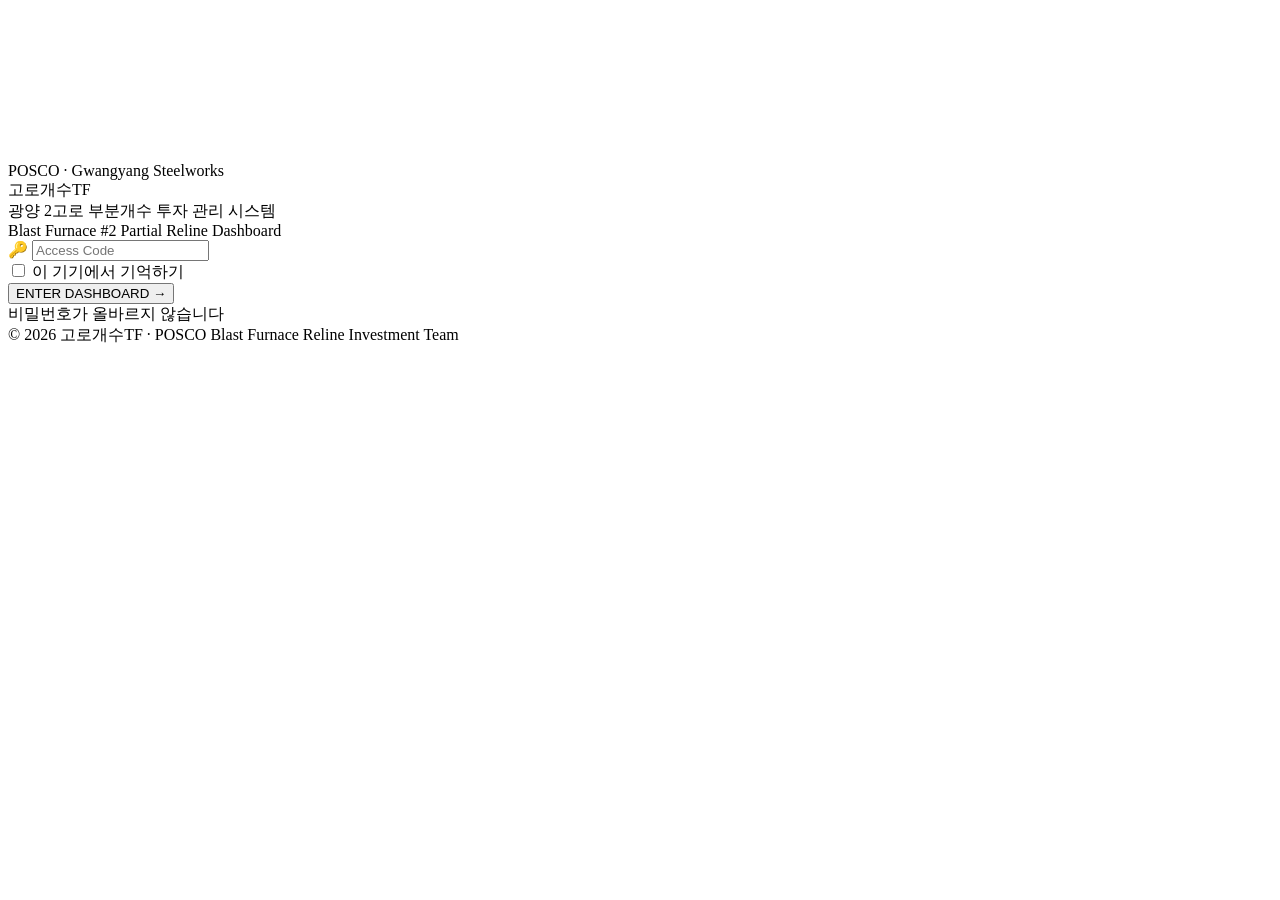
==== index.html @ 88ad154e "Create index.html" ====
<!DOCTYPE html>
<html lang="ko">
<head>
<meta charset="UTF-8">
<meta name="viewport" content="width=device-width, initial-scale=1.0">
<meta name="robots" content="noindex, nofollow">
<title>고로개수TF</title>
<link rel="stylesheet" href="css/style.css">
</head>
<body class="login-body">

<!-- 배경 영상 -->
<div class="video-bg">
  <video autoplay muted loop playsinline>
    <source src="videos/bg-video.mp4" type="video/mp4">
  </video>
</div>

<!-- 어두운 오버레이 -->
<div class="login-overlay"></div>

<!-- 불꽃 파티클 -->
<div class="particles" id="particles"></div>

<!-- 로그인 -->
<div class="login-wrap">
  <div class="login-box">
    <div class="login-eyebrow">POSCO · Gwangyang Steelworks</div>
    <div class="login-title">고로개수TF</div>
    <div class="login-sub">
      광양 2고로 부분개수 투자 관리 시스템<br>
      Blast Furnace #2 Partial Reline Dashboard
    </div>
    <div class="input-wrap">
      <span class="input-icon">🔑</span>
      <input type="password" id="pwInput" placeholder="Access Code" onkeydown="if(event.key==='Enter')doLogin()">
    </div>
    <div class="remember">
      <input type="checkbox" id="rememberMe">
      <label for="rememberMe">이 기기에서 기억하기</label>
    </div>
    <button class="login-btn" onclick="doLogin()">ENTER DASHBOARD →</button>
    <div class="login-error" id="loginError">비밀번호가 올바르지 않습니다</div>
    <div class="login-footer">
      © 2026 고로개수TF · POSCO Blast Furnace Reline Investment Team
    </div>
  </div>
</div>

<script src="js/auth.js"></script>
</body>
</html>
---- css/style.css ----
/* 고로개수TF 스타일 - 나중에 채움 */
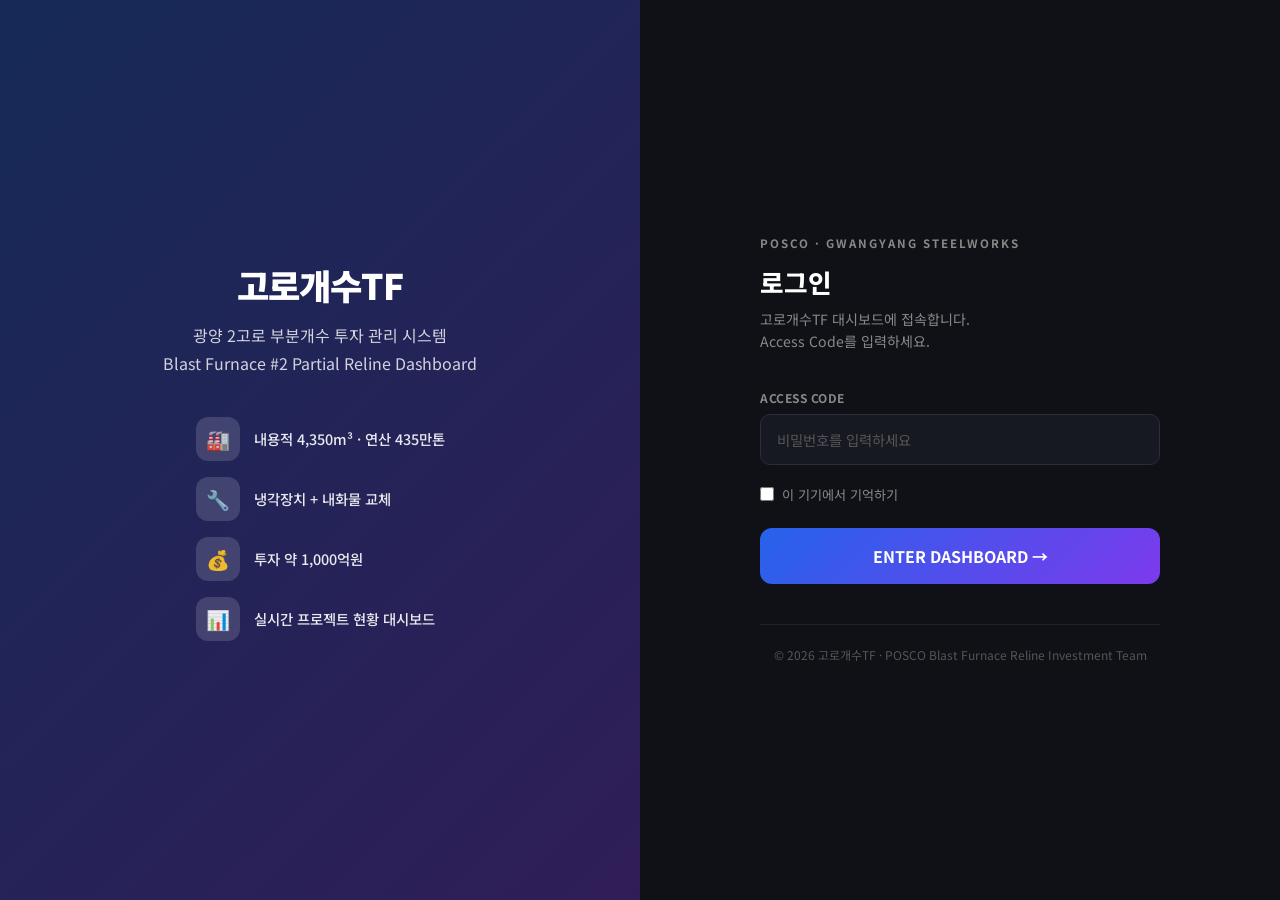
==== commit ea3862db: "Update index.html" ====
--- a/index.html
+++ b/index.html
@@ -5,44 +5,93 @@
 <meta name="viewport" content="width=device-width, initial-scale=1.0">
 <meta name="robots" content="noindex, nofollow">
 <title>고로개수TF</title>
-<link rel="stylesheet" href="css/style.css">
+<link href="https://fonts.googleapis.com/css2?family=Noto+Sans+KR:wght@400;500;600;700;800;900&display=swap" rel="stylesheet">
+<style>
+*,*::before,*::after{margin:0;padding:0;box-sizing:border-box}
+body{font-family:'Noto Sans KR',sans-serif;height:100vh;display:flex;overflow:hidden;background:#0f1117}
+
+/* 왼쪽: 영상 배경 */
+.video-side{width:50%;height:100vh;position:relative;overflow:hidden}
+.video-side video{width:100%;height:100%;object-fit:cover}
+.video-overlay{position:absolute;inset:0;background:linear-gradient(135deg,rgba(37,99,235,0.3) 0%,rgba(124,58,237,0.3) 100%)}
+.video-content{position:absolute;inset:0;display:flex;flex-direction:column;align-items:center;justify-content:center;z-index:2;padding:60px;text-align:center}
+.video-title{font-size:2.2rem;font-weight:900;color:#fff;margin-bottom:12px;letter-spacing:-1px}
+.video-sub{font-size:1rem;color:rgba(255,255,255,.8);line-height:1.7;margin-bottom:40px}
+.video-features{list-style:none;display:flex;flex-direction:column;gap:16px}
+.video-features li{display:flex;align-items:center;gap:14px;font-size:.9rem;color:rgba(255,255,255,.9);font-weight:500}
+.v-icon{width:44px;height:44px;border-radius:12px;background:rgba(255,255,255,.15);backdrop-filter:blur(10px);display:flex;align-items:center;justify-content:center;font-size:1.2rem;flex-shrink:0}
+
+/* 파티클 */
+.particles{position:absolute;inset:0;z-index:1;pointer-events:none;overflow:hidden}
+.particle{position:absolute;bottom:-10px;border-radius:50%;animation:rise linear forwards}
+@keyframes rise{0%{opacity:0;transform:translateY(0) scale(1)}10%{opacity:1}90%{opacity:.6}100%{opacity:0;transform:translateY(-100vh) scale(0)}}
+
+/* 오른쪽: 로그인 */
+.login-side{width:50%;height:100vh;background:#0f1117;display:flex;align-items:center;justify-content:center;padding:60px}
+.login-box{width:100%;max-width:400px}
+.login-eyebrow{font-size:.72rem;font-weight:700;color:#888;letter-spacing:2px;text-transform:uppercase;margin-bottom:12px}
+.login-title{font-size:1.6rem;font-weight:800;color:#fff;margin-bottom:8px}
+.login-desc{font-size:.88rem;color:#888;margin-bottom:36px;line-height:1.6}
+.input-group{margin-bottom:20px}
+.input-label{display:block;font-size:.75rem;font-weight:700;color:#888;margin-bottom:8px;text-transform:uppercase;letter-spacing:.5px}
+.input-field{width:100%;padding:14px 16px;border-radius:10px;border:1px solid #2a2d3a;background:#161922;color:#fff;font-size:.9rem;font-family:'Noto Sans KR',sans-serif;transition:all .2s}
+.input-field:focus{outline:none;border-color:#2563eb;box-shadow:0 0 0 3px rgba(37,99,235,.15)}
+.input-field::placeholder{color:#555}
+.remember-row{display:flex;align-items:center;gap:8px;margin-bottom:24px}
+.remember-row input{accent-color:#2563eb;width:14px;height:14px}
+.remember-row label{font-size:.82rem;color:#888}
+.login-btn{width:100%;padding:16px;border:none;border-radius:12px;background:linear-gradient(135deg,#2563eb,#7c3aed);color:#fff;font-size:1rem;font-weight:700;cursor:pointer;transition:all .3s;font-family:'Noto Sans KR',sans-serif}
+.login-btn:hover{transform:translateY(-2px);box-shadow:0 8px 25px rgba(37,99,235,.4)}
+.login-error{display:none;margin-top:14px;padding:12px 16px;border-radius:8px;background:rgba(225,112,85,.1);border:1px solid rgba(225,112,85,.3);color:#e17055;font-size:.82rem;font-weight:600;text-align:center}
+.login-footer{margin-top:40px;padding-top:20px;border-top:1px solid #1e2130;text-align:center}
+.login-footer p{font-size:.75rem;color:#555;line-height:1.7}
+
+@media(max-width:900px){.video-side{display:none}.login-side{width:100%}}
+@media(max-width:500px){.login-side{padding:30px 20px}.login-title{font-size:1.3rem}}
+</style>
 </head>
-<body class="login-body">
+<body>
 
-<!-- 배경 영상 -->
-<div class="video-bg">
-  <video autoplay muted loop playsinline>
-    <source src="videos/bg-video.mp4" type="video/mp4">
-  </video>
+<!-- 왼쪽: 영상 + 브랜드 -->
+<div class="video-side">
+  <video autoplay muted loop playsinline><source src="videos/bg-video.mp4" type="video/mp4"></video>
+  <div class="video-overlay"></div>
+  <div class="particles" id="particles"></div>
+  <div class="video-content">
+    <div class="video-title">고로개수TF</div>
+    <p class="video-sub">광양 2고로 부분개수 투자 관리 시스템<br>Blast Furnace #2 Partial Reline Dashboard</p>
+    <ul class="video-features">
+      <li><div class="v-icon">🏭</div>내용적 4,350m³ · 연산 435만톤</li>
+      <li><div class="v-icon">🔧</div>냉각장치 + 내화물 교체</li>
+      <li><div class="v-icon">💰</div>투자 약 1,000억원</li>
+      <li><div class="v-icon">📊</div>실시간 프로젝트 현황 대시보드</li>
+    </ul>
+  </div>
 </div>
 
-<!-- 어두운 오버레이 -->
-<div class="login-overlay"></div>
-
-<!-- 불꽃 파티클 -->
-<div class="particles" id="particles"></div>
-
-<!-- 로그인 -->
-<div class="login-wrap">
+<!-- 오른쪽: 로그인 -->
+<div class="login-side">
   <div class="login-box">
     <div class="login-eyebrow">POSCO · Gwangyang Steelworks</div>
-    <div class="login-title">고로개수TF</div>
-    <div class="login-sub">
-      광양 2고로 부분개수 투자 관리 시스템<br>
-      Blast Furnace #2 Partial Reline Dashboard
+    <h1 class="login-title">로그인</h1>
+    <p class="login-desc">고로개수TF 대시보드에 접속합니다.<br>Access Code를 입력하세요.</p>
+
+    <div class="input-group">
+      <label class="input-label" for="pwInput">Access Code</label>
+      <input class="input-field" id="pwInput" type="password" placeholder="비밀번호를 입력하세요" onkeydown="if(event.key==='Enter')doLogin()">
     </div>
-    <div class="input-wrap">
-      <span class="input-icon">🔑</span>
-      <input type="password" id="pwInput" placeholder="Access Code" onkeydown="if(event.key==='Enter')doLogin()">
-    </div>
-    <div class="remember">
+
+    <div class="remember-row">
       <input type="checkbox" id="rememberMe">
       <label for="rememberMe">이 기기에서 기억하기</label>
     </div>
+
     <button class="login-btn" onclick="doLogin()">ENTER DASHBOARD →</button>
+
     <div class="login-error" id="loginError">비밀번호가 올바르지 않습니다</div>
+
     <div class="login-footer">
-      © 2026 고로개수TF · POSCO Blast Furnace Reline Investment Team
+      <p>© 2026 고로개수TF · POSCO Blast Furnace Reline Investment Team</p>
     </div>
   </div>
 </div>
